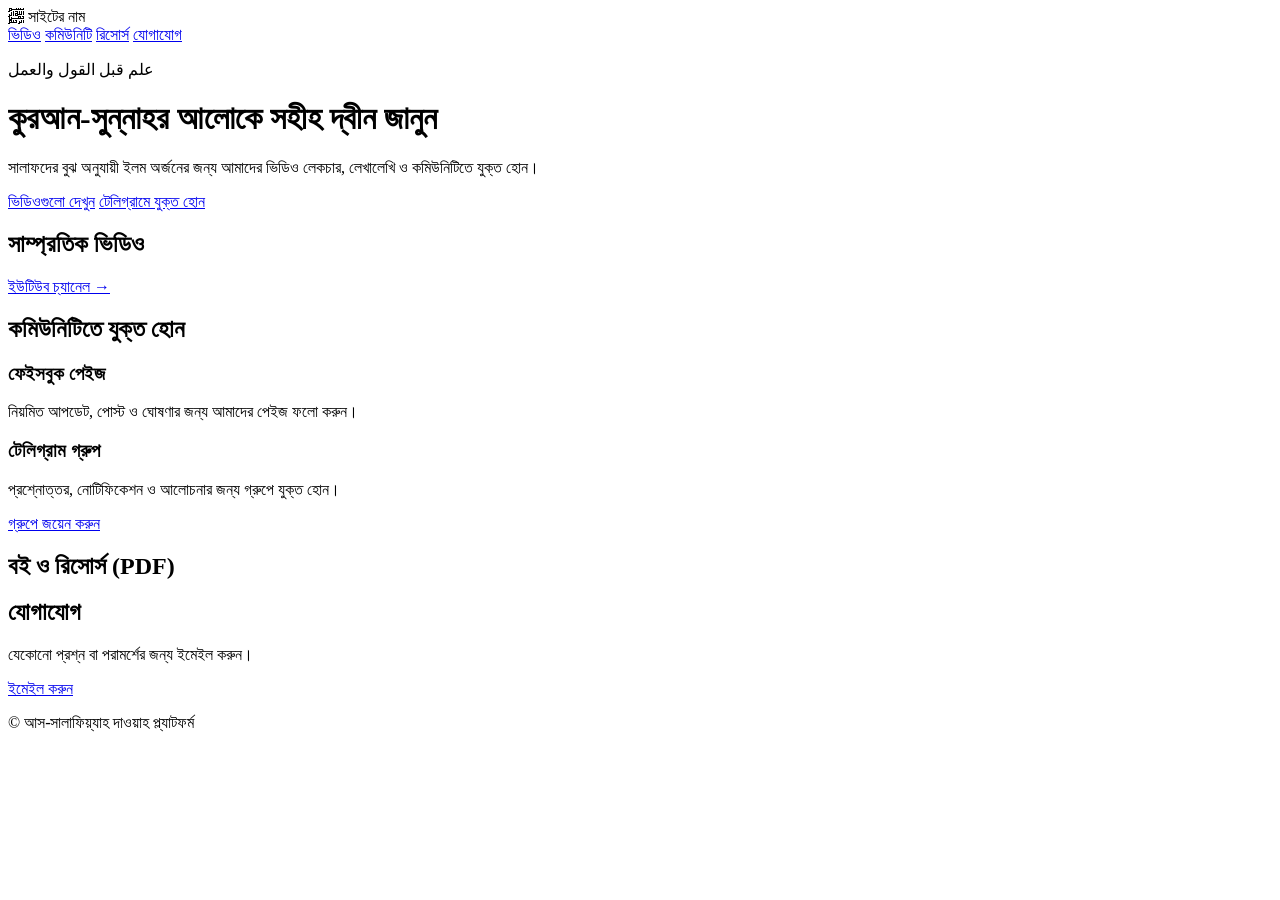
==== index.html @ 734a4b62 "Initial commit" ====
<!DOCTYPE html>
<html lang="bn">
<head>
<meta charset="UTF-8">
<meta name="viewport" content="width=device-width, initial-scale=1.0">
<title>আস-সালাফিয়্যাহ দাওয়াহ প্ল্যাটফর্ম</title>
<link rel="preconnect" href="https://fonts.googleapis.com">
<link href="https://fonts.googleapis.com/css2?family=Amiri:ital,wght@0,400;0,700;1,400&family=Noto+Sans+Bengali:wght@400;500;600;700&display=swap" rel="stylesheet">
<link rel="stylesheet" href="css/style.css">
</head>
<body>

  <header class="site-header">
    <div class="header-inner">
      <div class="brand">
        <span class="brand-mark" aria-hidden="true">﷽</span>
        <span class="brand-name" id="siteName">সাইটের নাম</span>
      </div>
      <nav class="main-nav">
        <a href="#videos">ভিডিও</a>
        <a href="#community">কমিউনিটি</a>
        <a href="#resources">রিসোর্স</a>
        <a href="#contact">যোগাযোগ</a>
      </nav>
    </div>

    <div class="hero">
      <div class="hero-pattern" aria-hidden="true"></div>
      <div class="hero-content">
        <p class="hero-kicker">علم قبل القول والعمل</p>
        <h1 id="heroTitle">কুরআন-সুন্নাহর আলোকে সহীহ দ্বীন জানুন</h1>
        <p class="hero-sub" id="heroSub">সালাফদের বুঝ অনুযায়ী ইলম অর্জনের জন্য আমাদের ভিডিও লেকচার, লেখালেখি ও কমিউনিটিতে যুক্ত হোন।</p>
        <div class="hero-actions">
          <a href="#videos" class="btn btn-primary">ভিডিওগুলো দেখুন</a>
          <a id="telegramHeroLink" href="#" target="_blank" rel="noopener" class="btn btn-outline">টেলিগ্রামে যুক্ত হোন</a>
        </div>
      </div>
    </div>
  </header>

  <main>

    <section id="videos" class="section">
      <div class="section-head">
        <h2>সাম্প্রতিক ভিডিও</h2>
        <a id="youtubeChannelLink" href="#" target="_blank" rel="noopener" class="section-link">ইউটিউব চ্যানেল →</a>
      </div>
      <div id="videoGrid" class="video-grid"></div>
    </section>

    <section id="community" class="section section-alt">
      <div class="section-head">
        <h2>কমিউনিটিতে যুক্ত হোন</h2>
      </div>
      <div class="community-grid">

        <div class="community-card">
          <h3>ফেইসবুক পেইজ</h3>
          <p>নিয়মিত আপডেট, পোস্ট ও ঘোষণার জন্য আমাদের পেইজ ফলো করুন।</p>
          <div id="fbPageContainer" class="fb-embed"></div>
        </div>

        <div class="community-card">
          <h3>টেলিগ্রাম গ্রুপ</h3>
          <p>প্রশ্নোত্তর, নোটিফিকেশন ও আলোচনার জন্য গ্রুপে যুক্ত হোন।</p>
          <a id="telegramLink" href="#" target="_blank" rel="noopener" class="btn btn-primary">গ্রুপে জয়েন করুন</a>
        </div>

      </div>
    </section>

    <section id="resources" class="section">
      <div class="section-head">
        <h2>বই ও রিসোর্স (PDF)</h2>
      </div>
      <ul id="pdfList" class="pdf-list"></ul>
    </section>

    <section id="contact" class="section section-alt contact-section">
      <h2>যোগাযোগ</h2>
      <p id="contactText">যেকোনো প্রশ্ন বা পরামর্শের জন্য ইমেইল করুন।</p>
      <a id="contactEmail" href="#" class="btn btn-outline">ইমেইল করুন</a>
    </section>

  </main>

  <footer class="site-footer">
    <p id="footerText">© আস-সালাফিয়্যাহ দাওয়াহ প্ল্যাটফর্ম</p>
  </footer>

  <script src="js/content.js"></script>
  <script src="js/main.js"></script>
</body>
</html>
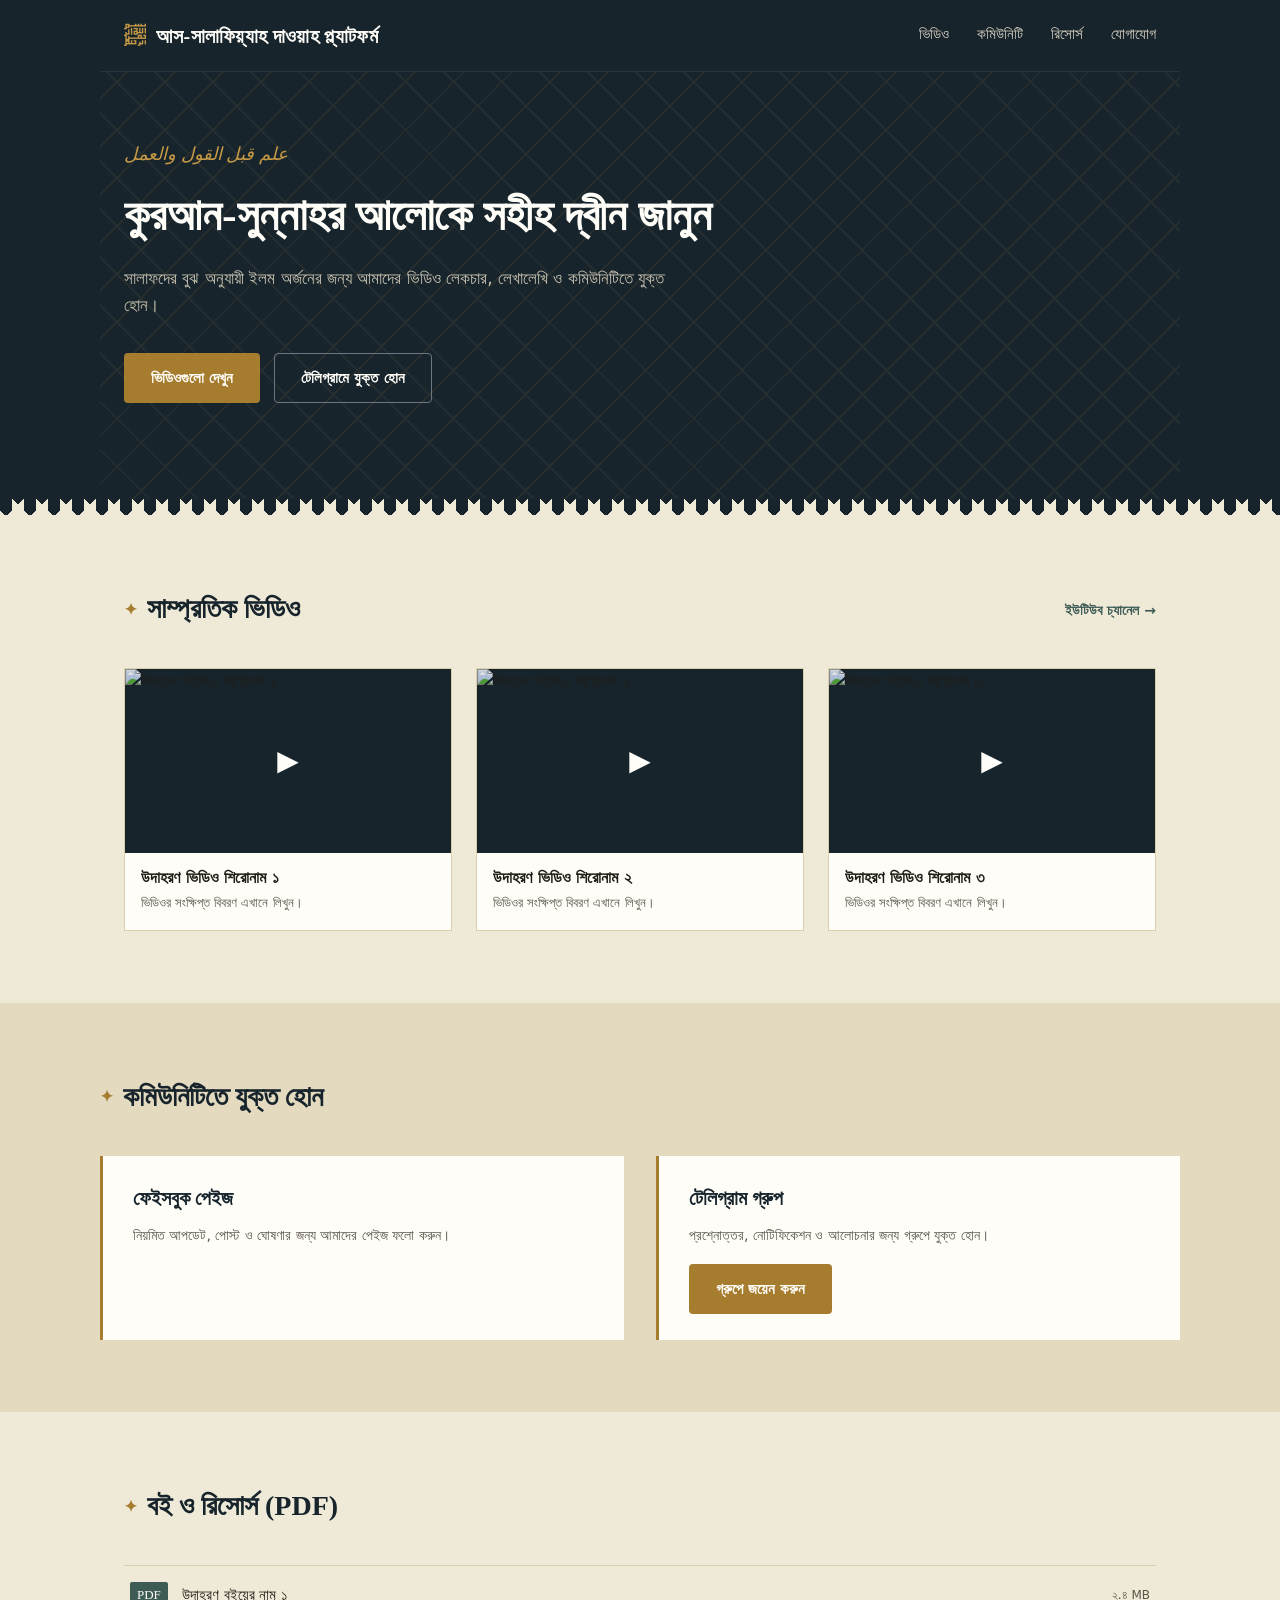
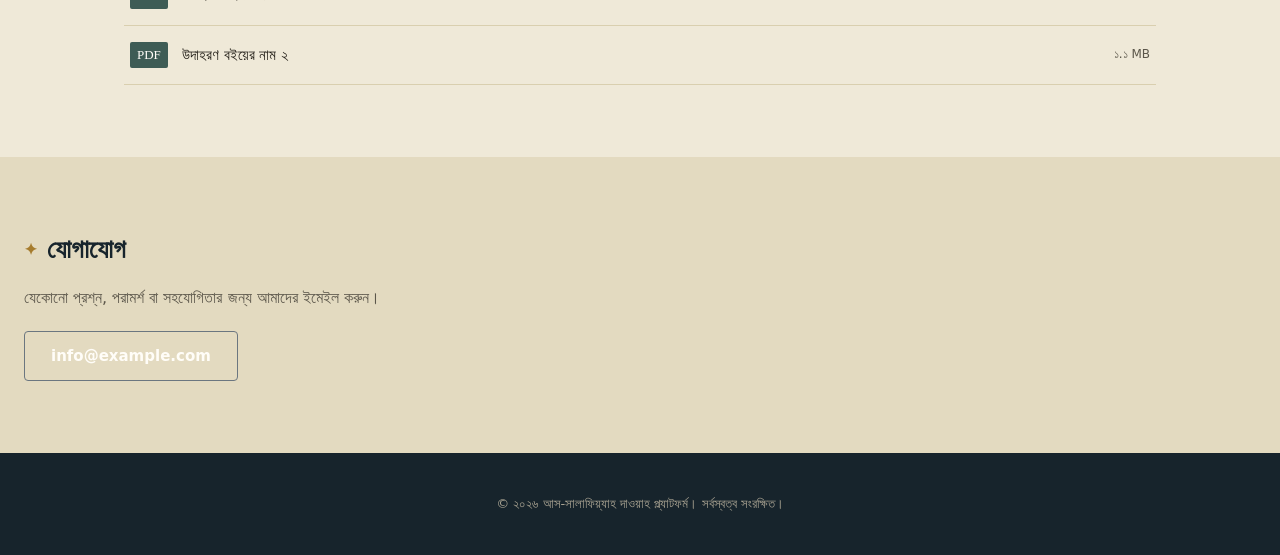
==== commit 3fc6337d: "Fix asset paths, improve UI" ====
--- a/index.html
+++ b/index.html
@@ -6,7 +6,7 @@
 <title>আস-সালাফিয়্যাহ দাওয়াহ প্ল্যাটফর্ম</title>
 <link rel="preconnect" href="https://fonts.googleapis.com">
 <link href="https://fonts.googleapis.com/css2?family=Amiri:ital,wght@0,400;0,700;1,400&family=Noto+Sans+Bengali:wght@400;500;600;700&display=swap" rel="stylesheet">
-<link rel="stylesheet" href="css/style.css">
+<link rel="stylesheet" href="style.css">
 </head>
 <body>
 
@@ -16,7 +16,10 @@
         <span class="brand-mark" aria-hidden="true">﷽</span>
         <span class="brand-name" id="siteName">সাইটের নাম</span>
       </div>
-      <nav class="main-nav">
+      <button class="nav-toggle" id="navToggle" aria-label="মেনু খুলুন" aria-expanded="false">
+        <span></span><span></span><span></span>
+      </button>
+      <nav class="main-nav" id="mainNav">
         <a href="#videos">ভিডিও</a>
         <a href="#community">কমিউনিটি</a>
         <a href="#resources">রিসোর্স</a>
@@ -36,6 +39,7 @@
         </div>
       </div>
     </div>
+    <div class="hero-divider" aria-hidden="true"></div>
   </header>
 
   <main>
@@ -88,7 +92,7 @@
     <p id="footerText">© আস-সালাফিয়্যাহ দাওয়াহ প্ল্যাটফর্ম</p>
   </footer>
 
-  <script src="js/content.js"></script>
-  <script src="js/main.js"></script>
+  <script src="content.js"></script>
+  <script src="main.js"></script>
 </body>
 </html>
--- a/style.css
+++ b/style.css
@@ -0,0 +1,460 @@
+:root {
+  --ink: #17242C;
+  --ink-soft: #2E3F49;
+  --sand: #EFE9D8;
+  --sand-deep: #E3DAC0;
+  --brass: #A67C2E;
+  --brass-soft: #C79A45;
+  --teal: #3E5C55;
+  --teal-soft: #4F7268;
+  --text: #221E17;
+  --text-muted: #5B564A;
+  --white: #FFFDF8;
+
+  --font-display: "Amiri", "Noto Sans Bengali", serif;
+  --font-body: "Noto Sans Bengali", system-ui, sans-serif;
+}
+
+* { box-sizing: border-box; }
+
+html { scroll-behavior: smooth; }
+
+body {
+  margin: 0;
+  background: var(--sand);
+  color: var(--text);
+  font-family: var(--font-body);
+  line-height: 1.6;
+}
+
+a { color: inherit; text-decoration: none; }
+
+/* ---------- Header / Hero ---------- */
+
+.site-header {
+  background: var(--ink);
+  color: var(--white);
+}
+
+.header-inner {
+  position: sticky;
+  top: 0;
+  z-index: 40;
+  background: var(--ink);
+  max-width: 1080px;
+  margin: 0 auto;
+  padding: 18px 24px;
+  display: flex;
+  align-items: center;
+  justify-content: space-between;
+  gap: 24px;
+  border-bottom: 1px solid rgba(255, 255, 255, 0.08);
+}
+
+.brand {
+  display: flex;
+  align-items: center;
+  gap: 10px;
+}
+
+.brand-mark {
+  font-family: var(--font-display);
+  font-size: 22px;
+  color: var(--brass-soft);
+}
+
+.brand-name {
+  font-family: var(--font-display);
+  font-size: 20px;
+  font-weight: 700;
+  letter-spacing: 0.3px;
+}
+
+.main-nav {
+  display: flex;
+  gap: 28px;
+  flex-wrap: wrap;
+}
+
+.main-nav a {
+  font-size: 15px;
+  color: #D8D2C2;
+  border-bottom: 1px solid transparent;
+  padding-bottom: 2px;
+  transition: border-color 0.2s ease, color 0.2s ease;
+}
+
+.main-nav a:hover {
+  color: var(--white);
+  border-color: var(--brass-soft);
+}
+
+.nav-toggle {
+  display: none;
+  flex-direction: column;
+  justify-content: center;
+  gap: 5px;
+  width: 34px;
+  height: 34px;
+  background: none;
+  border: none;
+  cursor: pointer;
+  padding: 0;
+}
+
+.nav-toggle span {
+  display: block;
+  height: 2px;
+  width: 100%;
+  background: var(--sand);
+  border-radius: 1px;
+  transition: transform 0.25s ease, opacity 0.2s ease;
+}
+
+.nav-toggle.is-open span:nth-child(1) { transform: translateY(7px) rotate(45deg); }
+.nav-toggle.is-open span:nth-child(2) { opacity: 0; }
+.nav-toggle.is-open span:nth-child(3) { transform: translateY(-7px) rotate(-45deg); }
+
+.hero {
+  position: relative;
+  max-width: 1080px;
+  margin: 0 auto;
+  padding: 68px 24px 96px;
+  overflow: hidden;
+}
+
+.hero-pattern {
+  position: absolute;
+  inset: 0;
+  right: -10%;
+  opacity: 0.08;
+  background-image:
+    repeating-linear-gradient(45deg, var(--brass-soft) 0 2px, transparent 2px 34px),
+    repeating-linear-gradient(-45deg, var(--brass-soft) 0 2px, transparent 2px 34px);
+  pointer-events: none;
+}
+
+.hero-content {
+  position: relative;
+  max-width: 620px;
+}
+
+.hero-kicker {
+  font-family: var(--font-display);
+  font-style: italic;
+  color: var(--brass-soft);
+  font-size: 18px;
+  margin: 0 0 18px;
+}
+
+.hero h1 {
+  font-family: var(--font-display);
+  font-size: clamp(30px, 4.2vw, 44px);
+  line-height: 1.32;
+  margin: 0 0 20px;
+  font-weight: 700;
+}
+
+.hero-sub {
+  color: #C9C3B2;
+  font-size: 17px;
+  max-width: 52ch;
+  margin: 0 0 34px;
+}
+
+.hero-actions {
+  display: flex;
+  gap: 14px;
+  flex-wrap: wrap;
+}
+
+/* Crenellated divider — echoes a mosque skyline silhouette between the
+   dark hero and the sand-colored page below. This is the one deliberate
+   ornamental flourish on the page; everything else stays quiet. */
+.hero-divider {
+  height: 16px;
+  background-image:
+    linear-gradient(135deg, transparent 50%, var(--sand) 50%),
+    linear-gradient(-135deg, transparent 50%, var(--sand) 50%);
+  background-size: 24px 24px, 24px 24px;
+  background-position: 0 0, 12px 0;
+  background-repeat: repeat-x;
+}
+
+.btn {
+  display: inline-block;
+  padding: 12px 26px;
+  border-radius: 4px;
+  font-size: 15px;
+  font-weight: 600;
+  border: 1px solid transparent;
+  transition: background-color 0.2s ease, border-color 0.2s ease, color 0.2s ease, transform 0.15s ease;
+}
+
+.btn-primary {
+  background: var(--brass);
+  color: var(--white);
+}
+
+.btn-primary:hover { background: var(--brass-soft); transform: translateY(-1px); }
+
+.btn-outline {
+  border-color: #6B7680;
+  color: var(--white);
+}
+
+.btn-outline:hover { border-color: var(--brass-soft); color: var(--brass-soft); }
+
+/* ---------- Sections ---------- */
+
+.section {
+  max-width: 1080px;
+  margin: 0 auto;
+  padding: 72px 24px;
+}
+
+.section-alt {
+  background: var(--sand-deep);
+  max-width: none;
+}
+
+.section-alt > * {
+  max-width: 1080px;
+  margin-left: auto;
+  margin-right: auto;
+}
+
+.section-head {
+  display: flex;
+  align-items: baseline;
+  justify-content: space-between;
+  gap: 16px;
+  margin-bottom: 36px;
+  flex-wrap: wrap;
+}
+
+.section-head h2, .contact-section h2 {
+  font-family: var(--font-display);
+  font-size: 28px;
+  margin: 0;
+  color: var(--ink);
+  display: flex;
+  align-items: center;
+  gap: 10px;
+}
+
+.section-head h2::before, .contact-section h2::before {
+  content: "✦";
+  color: var(--brass);
+  font-size: 16px;
+}
+
+.section-link {
+  font-size: 14px;
+  color: var(--teal);
+  font-weight: 600;
+  white-space: nowrap;
+  border-bottom: 1px solid transparent;
+  transition: color 0.2s ease, border-color 0.2s ease;
+}
+
+.section-link:hover { color: var(--brass); border-color: var(--brass); }
+
+/* ---------- Videos ---------- */
+
+.video-grid {
+  display: grid;
+  grid-template-columns: repeat(auto-fill, minmax(260px, 1fr));
+  gap: 24px;
+}
+
+.video-card {
+  border: 1px solid #D9CFAF;
+  background: var(--white);
+  transition: border-color 0.2s ease, box-shadow 0.2s ease, transform 0.2s ease;
+}
+
+.video-card:hover {
+  border-color: var(--brass-soft);
+  box-shadow: 0 10px 24px -14px rgba(23, 36, 44, 0.35);
+  transform: translateY(-2px);
+}
+
+.video-thumb {
+  position: relative;
+  display: block;
+  aspect-ratio: 16 / 9;
+  background: var(--ink);
+  overflow: hidden;
+}
+
+.video-thumb img {
+  width: 100%;
+  height: 100%;
+  object-fit: cover;
+  display: block;
+}
+
+.video-thumb::after {
+  content: "▶";
+  position: absolute;
+  inset: 0;
+  display: flex;
+  align-items: center;
+  justify-content: center;
+  color: var(--white);
+  font-size: 28px;
+  background: rgba(23, 36, 44, 0.15);
+  transition: background 0.2s ease;
+}
+
+.video-thumb:hover::after { background: rgba(23, 36, 44, 0.35); }
+
+.video-card h3 {
+  font-size: 16px;
+  margin: 14px 16px 4px;
+  line-height: 1.4;
+}
+
+.video-card p {
+  font-size: 13px;
+  color: var(--text-muted);
+  margin: 0 16px 16px;
+}
+
+/* ---------- Community ---------- */
+
+.community-grid {
+  display: grid;
+  grid-template-columns: repeat(auto-fit, minmax(280px, 1fr));
+  gap: 32px;
+}
+
+.community-card {
+  background: var(--white);
+  border-left: 3px solid var(--brass);
+  padding: 26px 30px;
+  transition: box-shadow 0.2s ease;
+}
+
+.community-card:hover {
+  box-shadow: 0 10px 24px -16px rgba(23, 36, 44, 0.3);
+}
+
+.community-card h3 {
+  font-family: var(--font-display);
+  font-size: 20px;
+  margin: 0 0 10px;
+  color: var(--ink);
+}
+
+.community-card p {
+  color: var(--text-muted);
+  font-size: 14px;
+  margin: 0 0 18px;
+}
+
+.fb-embed { min-height: 40px; }
+
+/* ---------- PDF list ---------- */
+
+.pdf-list {
+  list-style: none;
+  margin: 0;
+  padding: 0;
+  border-top: 1px solid #D9CFAF;
+}
+
+.pdf-list li {
+  border-bottom: 1px solid #D9CFAF;
+}
+
+.pdf-list a {
+  display: flex;
+  align-items: center;
+  gap: 14px;
+  padding: 16px 6px;
+  font-size: 15px;
+  transition: color 0.2s ease, padding-right 0.2s ease;
+}
+
+.pdf-list a:hover { color: var(--brass); }
+
+.pdf-icon {
+  font-family: var(--font-display);
+  font-size: 13px;
+  color: var(--white);
+  background: var(--teal);
+  padding: 3px 7px;
+  border-radius: 2px;
+  flex-shrink: 0;
+}
+
+.pdf-size {
+  margin-left: auto;
+  font-size: 12px;
+  color: var(--text-muted);
+}
+
+/* ---------- Contact / Footer ---------- */
+
+.contact-section {
+  text-align: left;
+}
+
+.contact-section h2 { font-size: 26px; margin: 0 0 14px; }
+
+.contact-section p {
+  color: var(--text-muted);
+  margin: 0 0 20px;
+}
+
+.site-footer {
+  background: var(--ink);
+  color: #A9A392;
+  text-align: center;
+  padding: 28px 24px;
+  font-size: 13px;
+}
+
+/* ---------- Responsive ---------- */
+
+@media (max-width: 720px) {
+  .nav-toggle { display: flex; }
+
+  .main-nav {
+    position: absolute;
+    top: 100%;
+    left: 0;
+    right: 0;
+    flex-direction: column;
+    gap: 0;
+    background: var(--ink);
+    max-height: 0;
+    overflow: hidden;
+    transition: max-height 0.25s ease;
+    border-bottom: 1px solid rgba(255, 255, 255, 0.08);
+  }
+
+  .main-nav.is-open { max-height: 260px; }
+
+  .main-nav a {
+    padding: 14px 24px;
+    border-bottom: 1px solid rgba(255, 255, 255, 0.06);
+  }
+
+  .header-inner { position: relative; }
+  .hero { padding: 48px 20px 64px; }
+  .section { padding: 48px 20px; }
+}
+
+/* Accessibility: visible focus */
+a:focus-visible, button:focus-visible {
+  outline: 2px solid var(--brass);
+  outline-offset: 2px;
+}
+
+@media (prefers-reduced-motion: reduce) {
+  html { scroll-behavior: auto; }
+  * { transition: none !important; }
+}
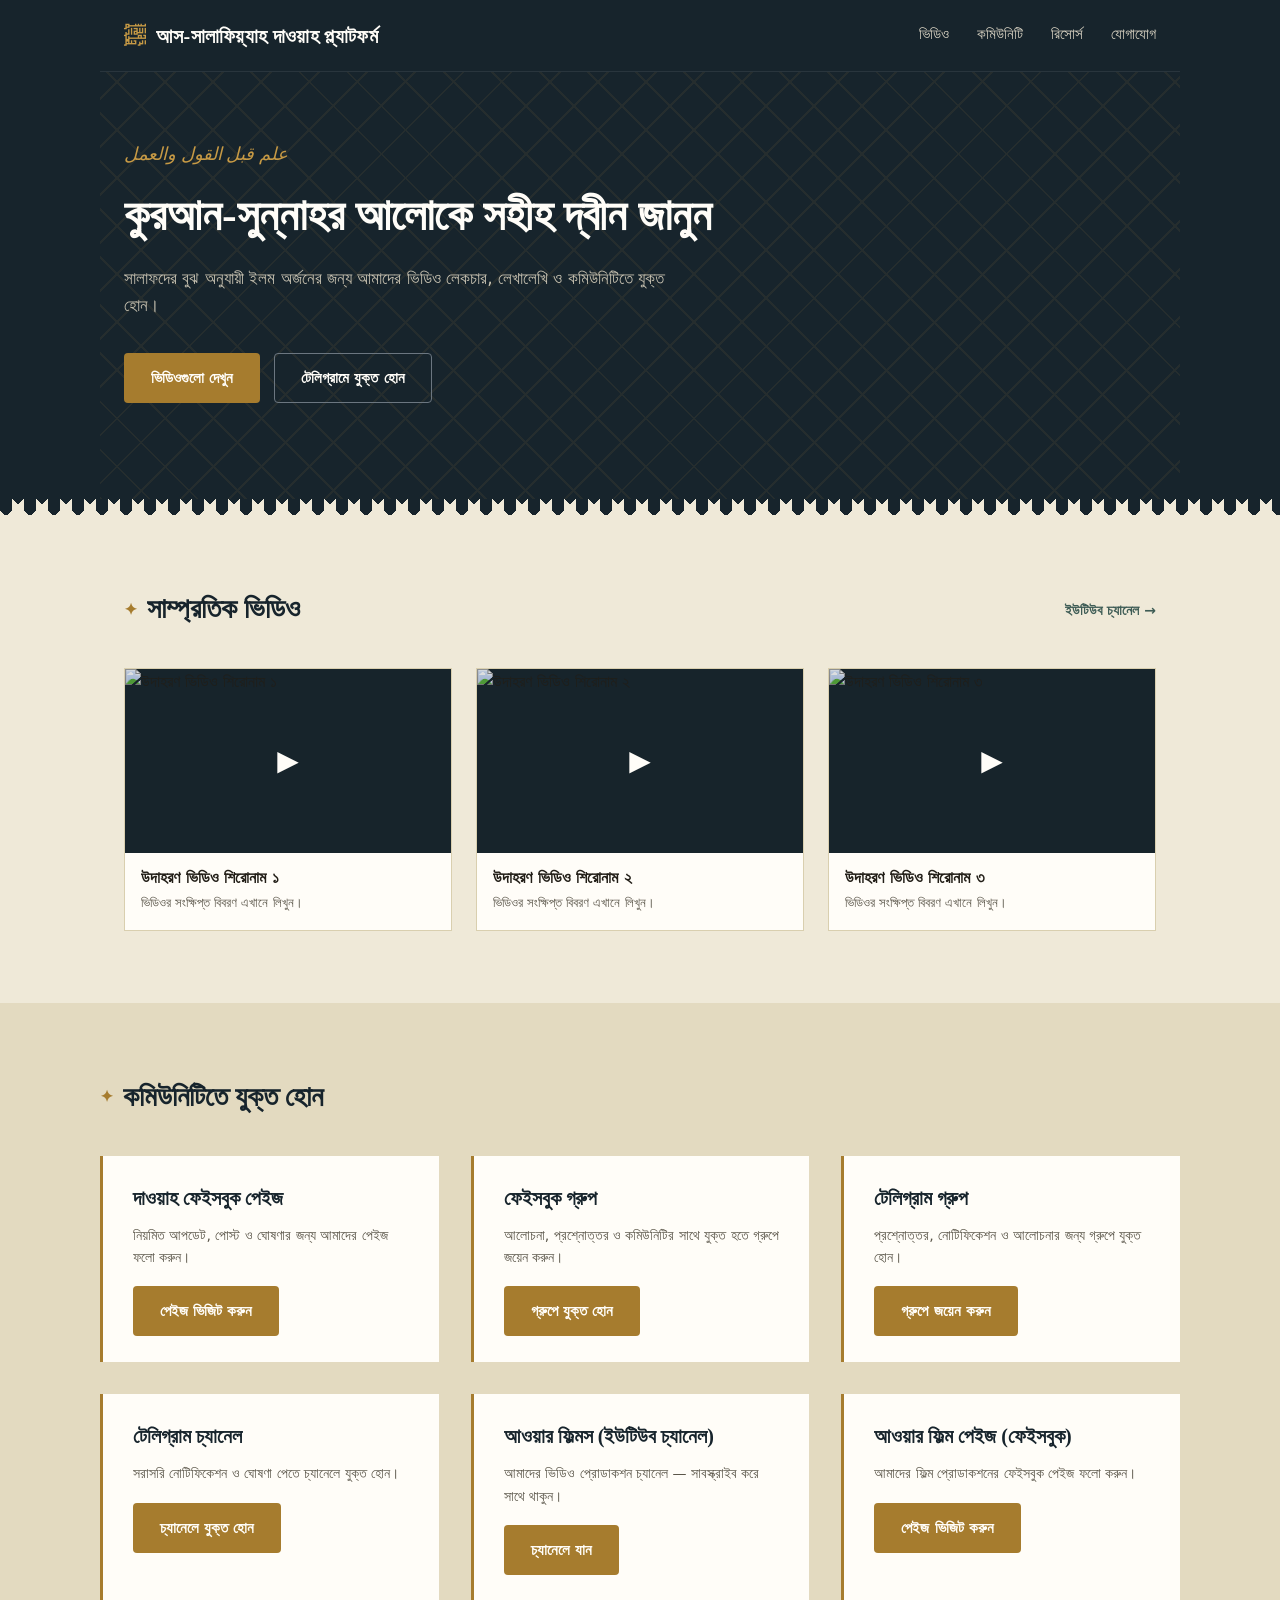
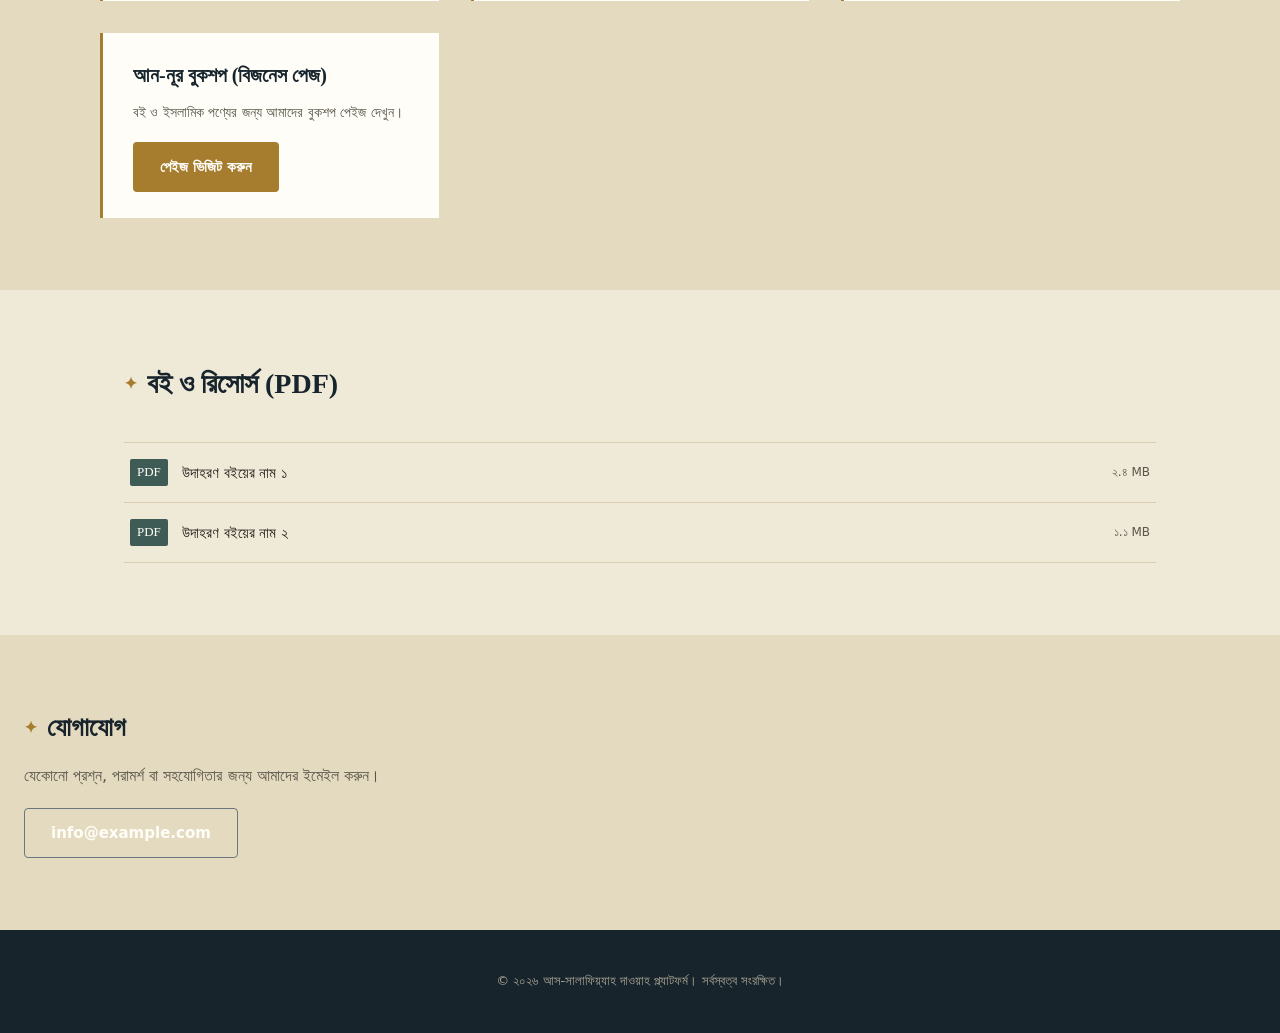
==== commit 74e0b235: "Add community links (FB group, Telegram channel, film pages, bookshop)" ====
--- a/index.html
+++ b/index.html
@@ -56,21 +56,7 @@
       <div class="section-head">
         <h2>কমিউনিটিতে যুক্ত হোন</h2>
       </div>
-      <div class="community-grid">
-
-        <div class="community-card">
-          <h3>ফেইসবুক পেইজ</h3>
-          <p>নিয়মিত আপডেট, পোস্ট ও ঘোষণার জন্য আমাদের পেইজ ফলো করুন।</p>
-          <div id="fbPageContainer" class="fb-embed"></div>
-        </div>
-
-        <div class="community-card">
-          <h3>টেলিগ্রাম গ্রুপ</h3>
-          <p>প্রশ্নোত্তর, নোটিফিকেশন ও আলোচনার জন্য গ্রুপে যুক্ত হোন।</p>
-          <a id="telegramLink" href="#" target="_blank" rel="noopener" class="btn btn-primary">গ্রুপে জয়েন করুন</a>
-        </div>
-
-      </div>
+      <div id="communityGrid" class="community-grid"></div>
     </section>
 
     <section id="resources" class="section">
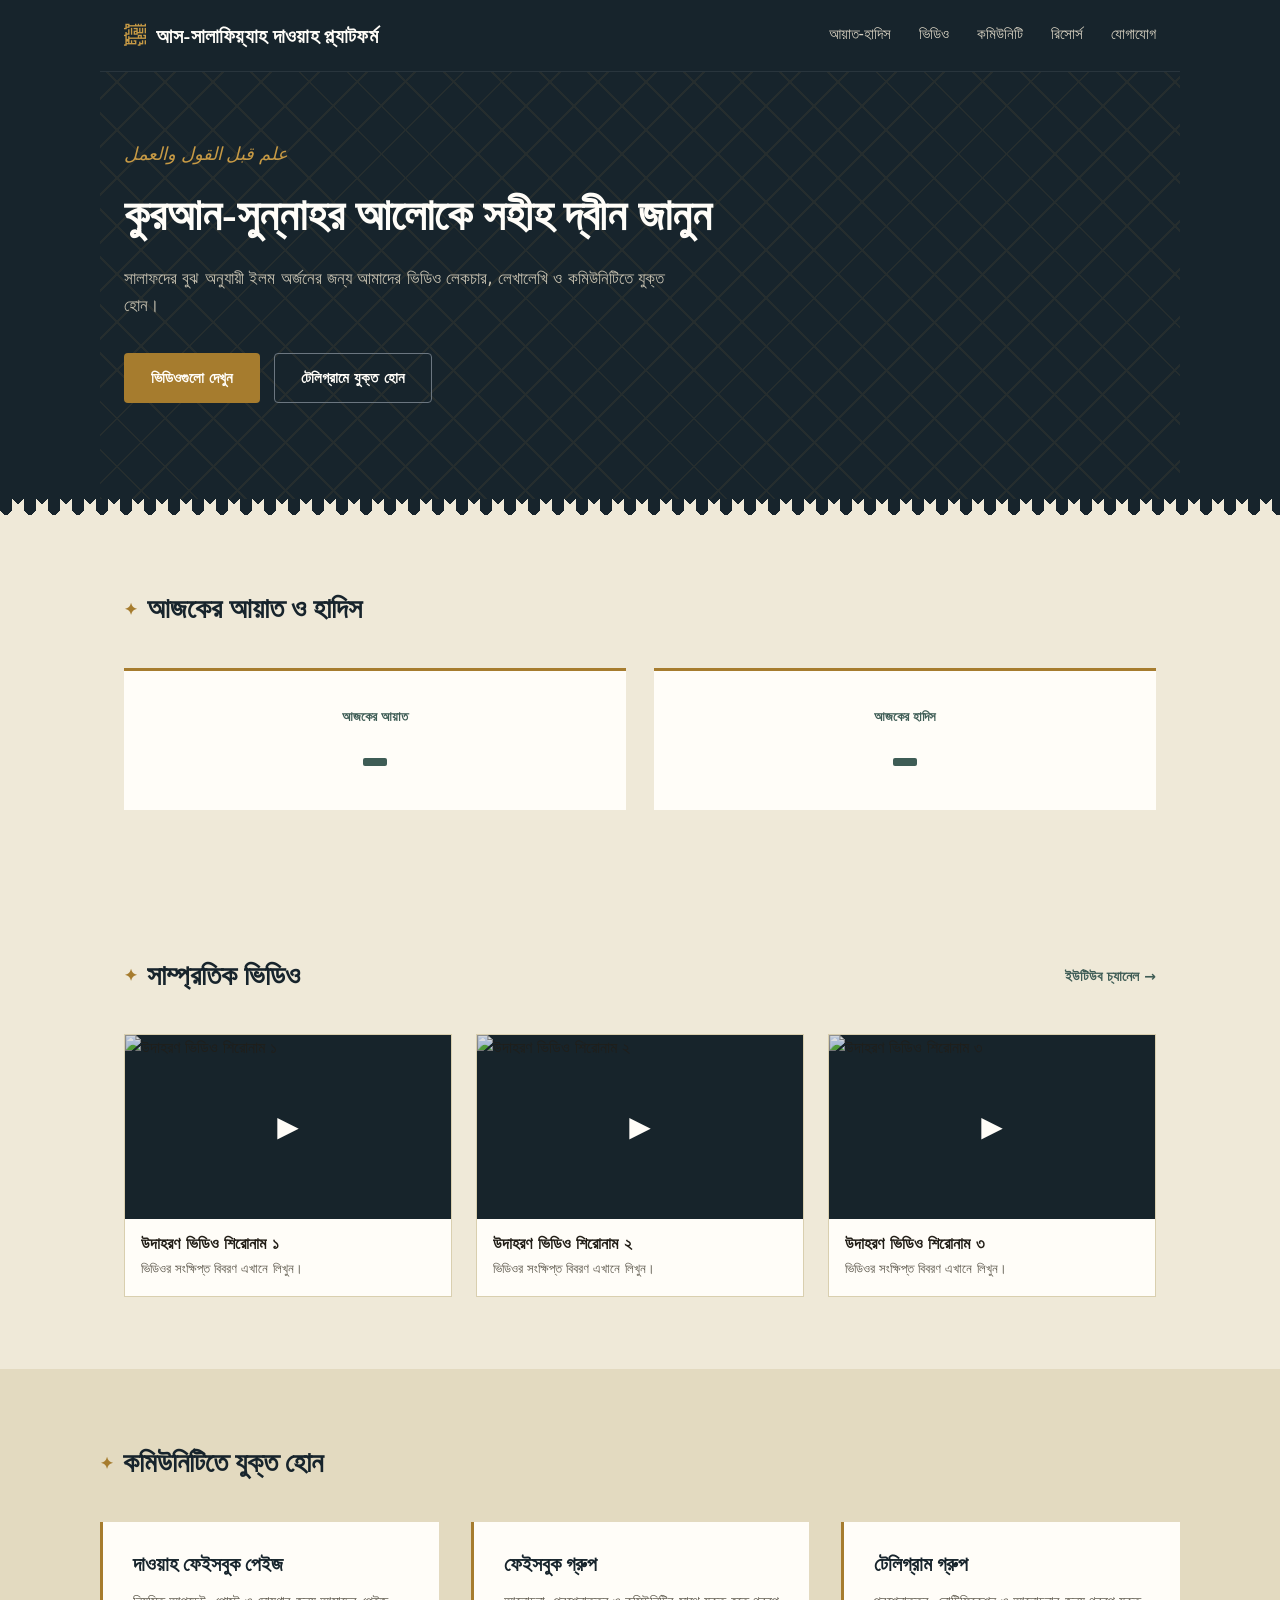
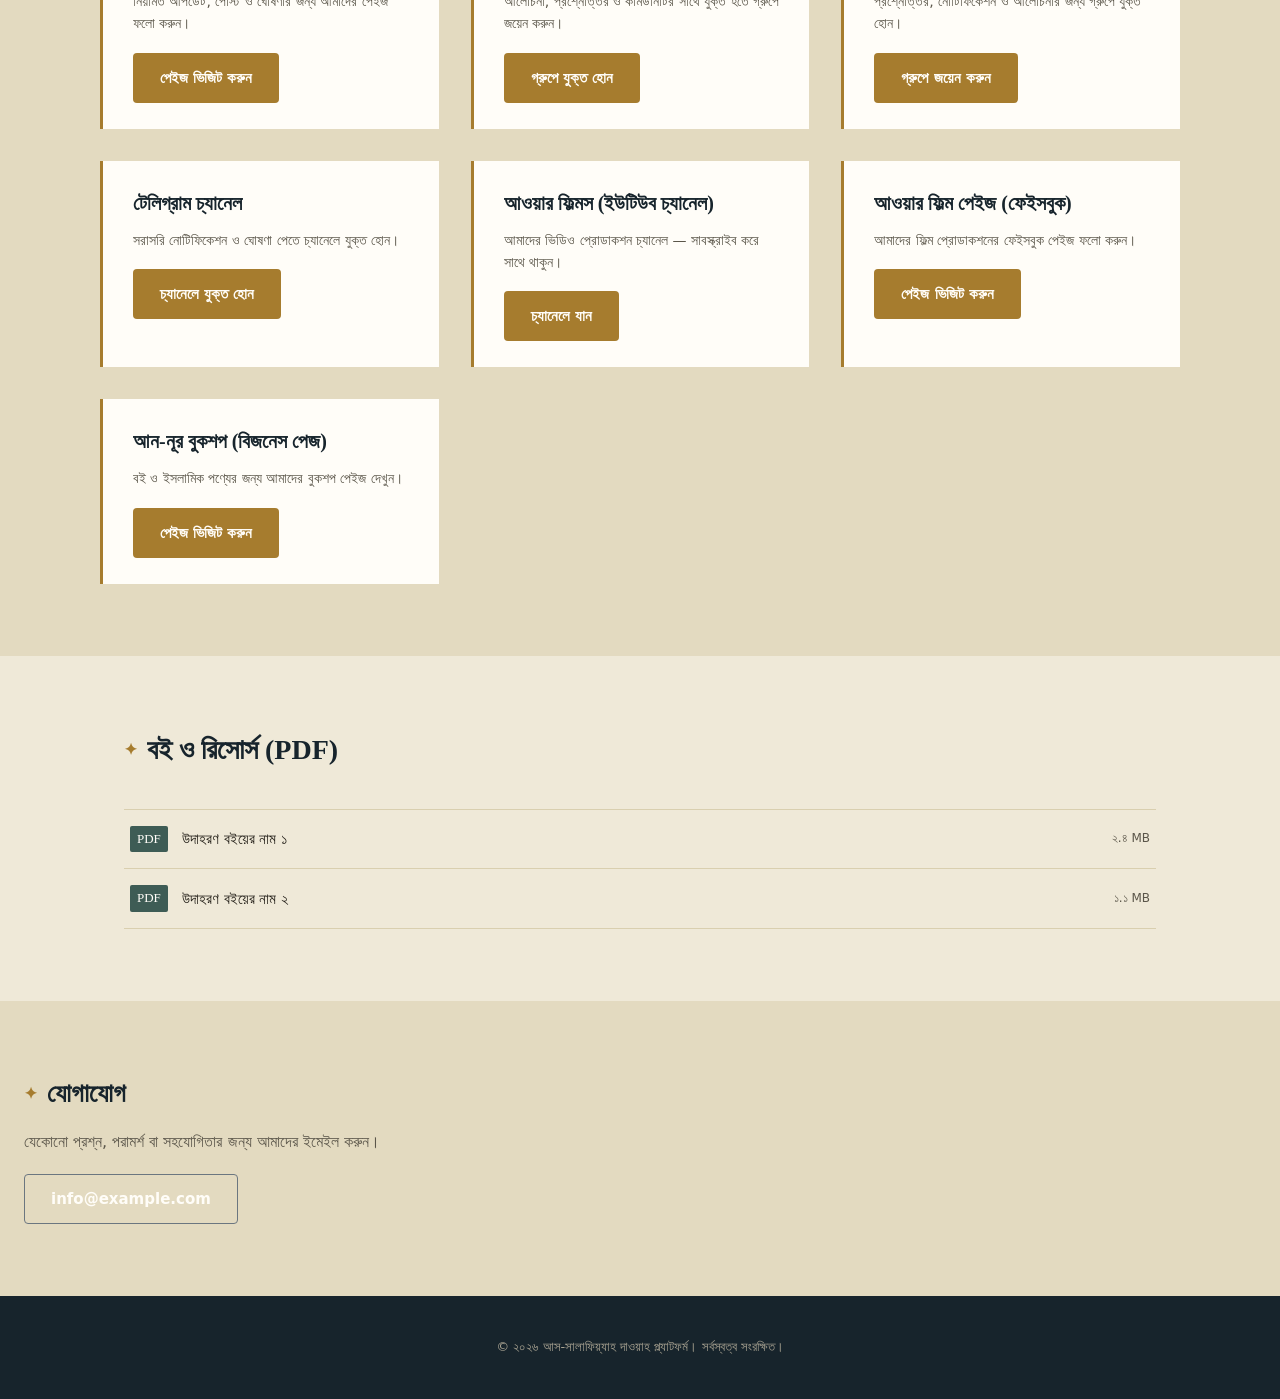
==== commit 9ae65a5b: "Add daily Ayat & Hadith rotation feature - content.js: dailyAyat o dailyHadith arrays add korlam - i" ====
--- a/index.html
+++ b/index.html
@@ -20,6 +20,7 @@
         <span></span><span></span><span></span>
       </button>
       <nav class="main-nav" id="mainNav">
+        <a href="#daily">আয়াত-হাদিস</a>
         <a href="#videos">ভিডিও</a>
         <a href="#community">কমিউনিটি</a>
         <a href="#resources">রিসোর্স</a>
@@ -43,6 +44,26 @@
   </header>
 
   <main>
+
+    <section id="daily" class="section daily-section">
+      <div class="section-head">
+        <h2>আজকের আয়াত ও হাদিস</h2>
+      </div>
+      <div class="daily-grid">
+        <div class="daily-card">
+          <p class="daily-label">আজকের আয়াত</p>
+          <p class="daily-arabic" id="dailyAyahArabic" dir="rtl" lang="ar"></p>
+          <p class="daily-translation" id="dailyAyahTranslation"></p>
+          <span class="daily-ref" id="dailyAyahRef"></span>
+        </div>
+        <div class="daily-card">
+          <p class="daily-label">আজকের হাদিস</p>
+          <p class="daily-arabic" id="dailyHadithArabic" dir="rtl" lang="ar"></p>
+          <p class="daily-translation" id="dailyHadithTranslation"></p>
+          <span class="daily-ref" id="dailyHadithRef"></span>
+        </div>
+      </div>
+    </section>
 
     <section id="videos" class="section">
       <div class="section-head">
--- a/style.css
+++ b/style.css
@@ -259,6 +259,52 @@
 }
 
 .section-link:hover { color: var(--brass); border-color: var(--brass); }
+
+/* ---------- Daily Ayat & Hadith ---------- */
+
+.daily-grid {
+  display: grid;
+  grid-template-columns: repeat(auto-fit, minmax(280px, 1fr));
+  gap: 28px;
+}
+
+.daily-card {
+  background: var(--white);
+  border-top: 3px solid var(--brass);
+  padding: 36px 30px;
+  text-align: center;
+}
+
+.daily-label {
+  font-size: 13px;
+  color: var(--teal);
+  font-weight: 600;
+  margin: 0 0 18px;
+}
+
+.daily-arabic {
+  font-family: var(--font-display);
+  font-size: clamp(20px, 3vw, 27px);
+  line-height: 2.1;
+  margin: 0 0 20px;
+  color: var(--ink);
+}
+
+.daily-translation {
+  font-size: 15px;
+  color: var(--text-muted);
+  max-width: 46ch;
+  margin: 0 auto 18px;
+}
+
+.daily-ref {
+  display: inline-block;
+  font-size: 12px;
+  color: var(--white);
+  background: var(--teal);
+  padding: 4px 12px;
+  border-radius: 2px;
+}
 
 /* ---------- Videos ---------- */
 
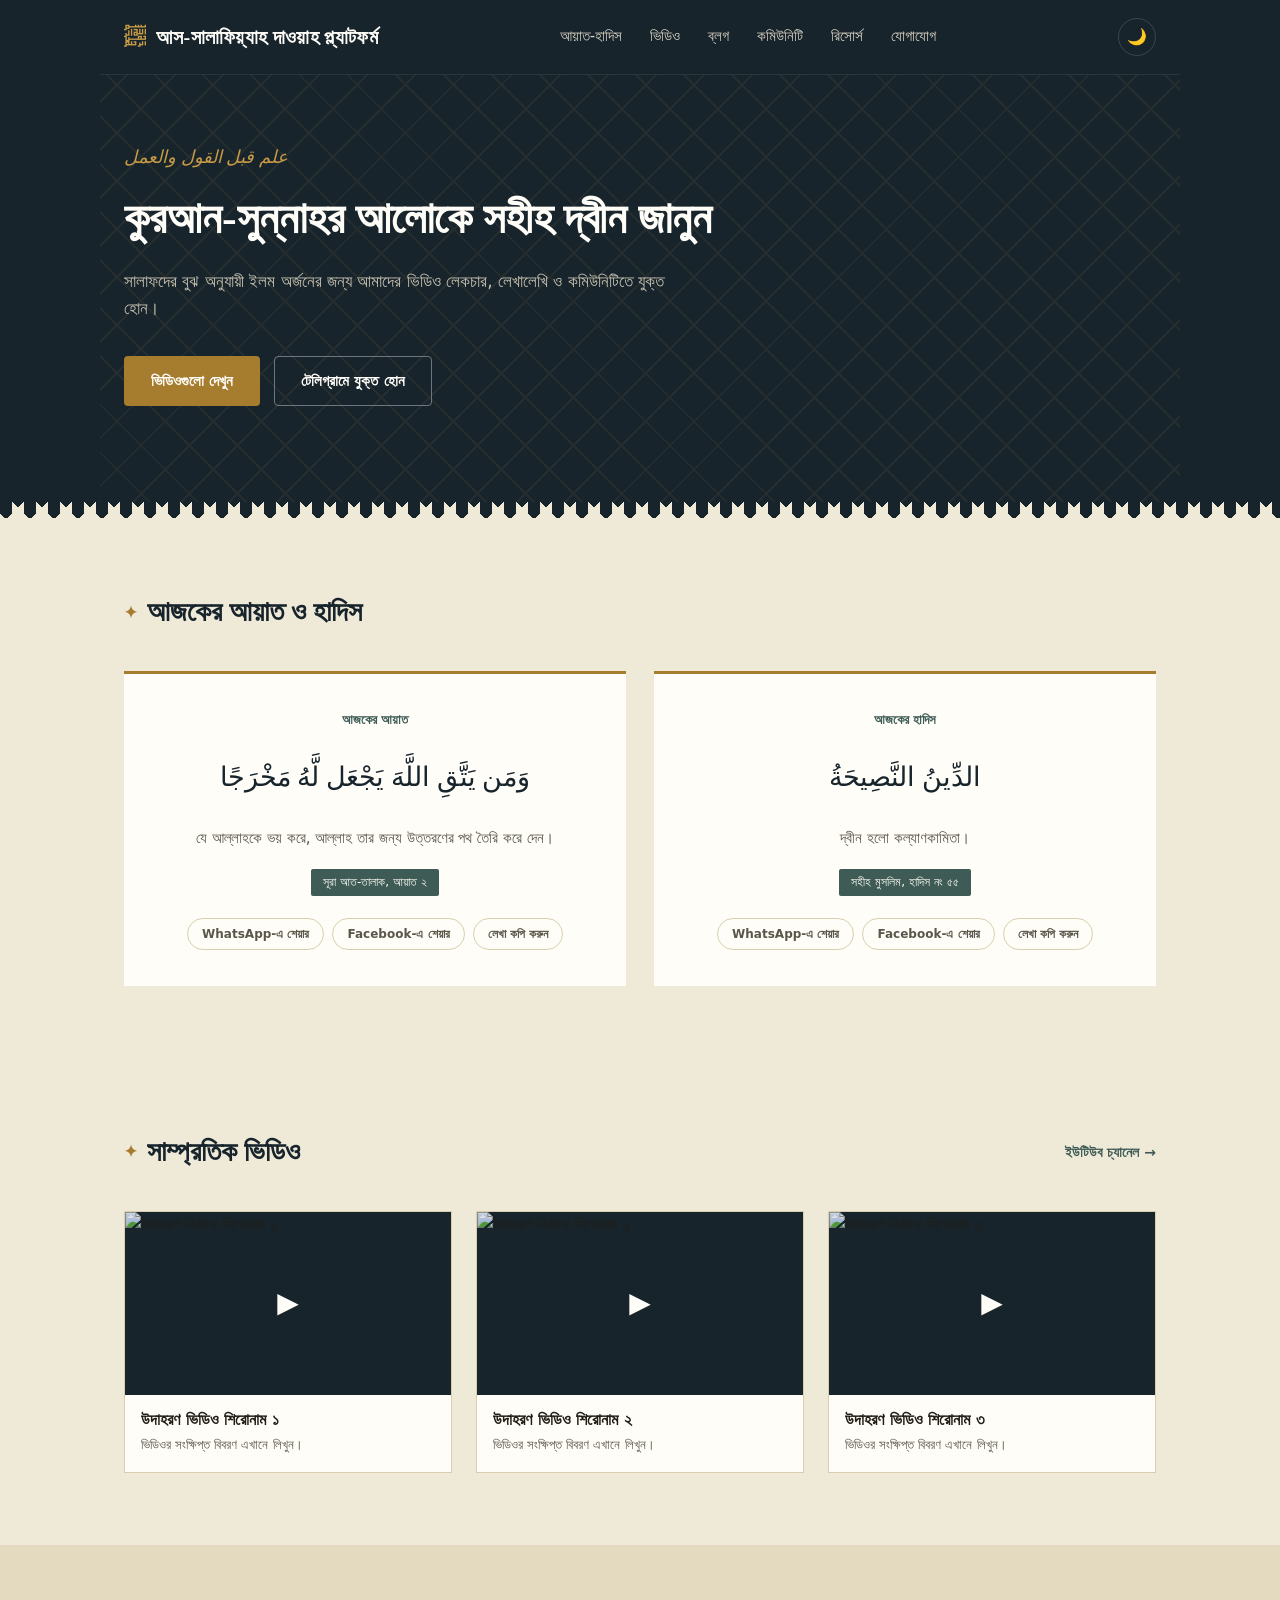
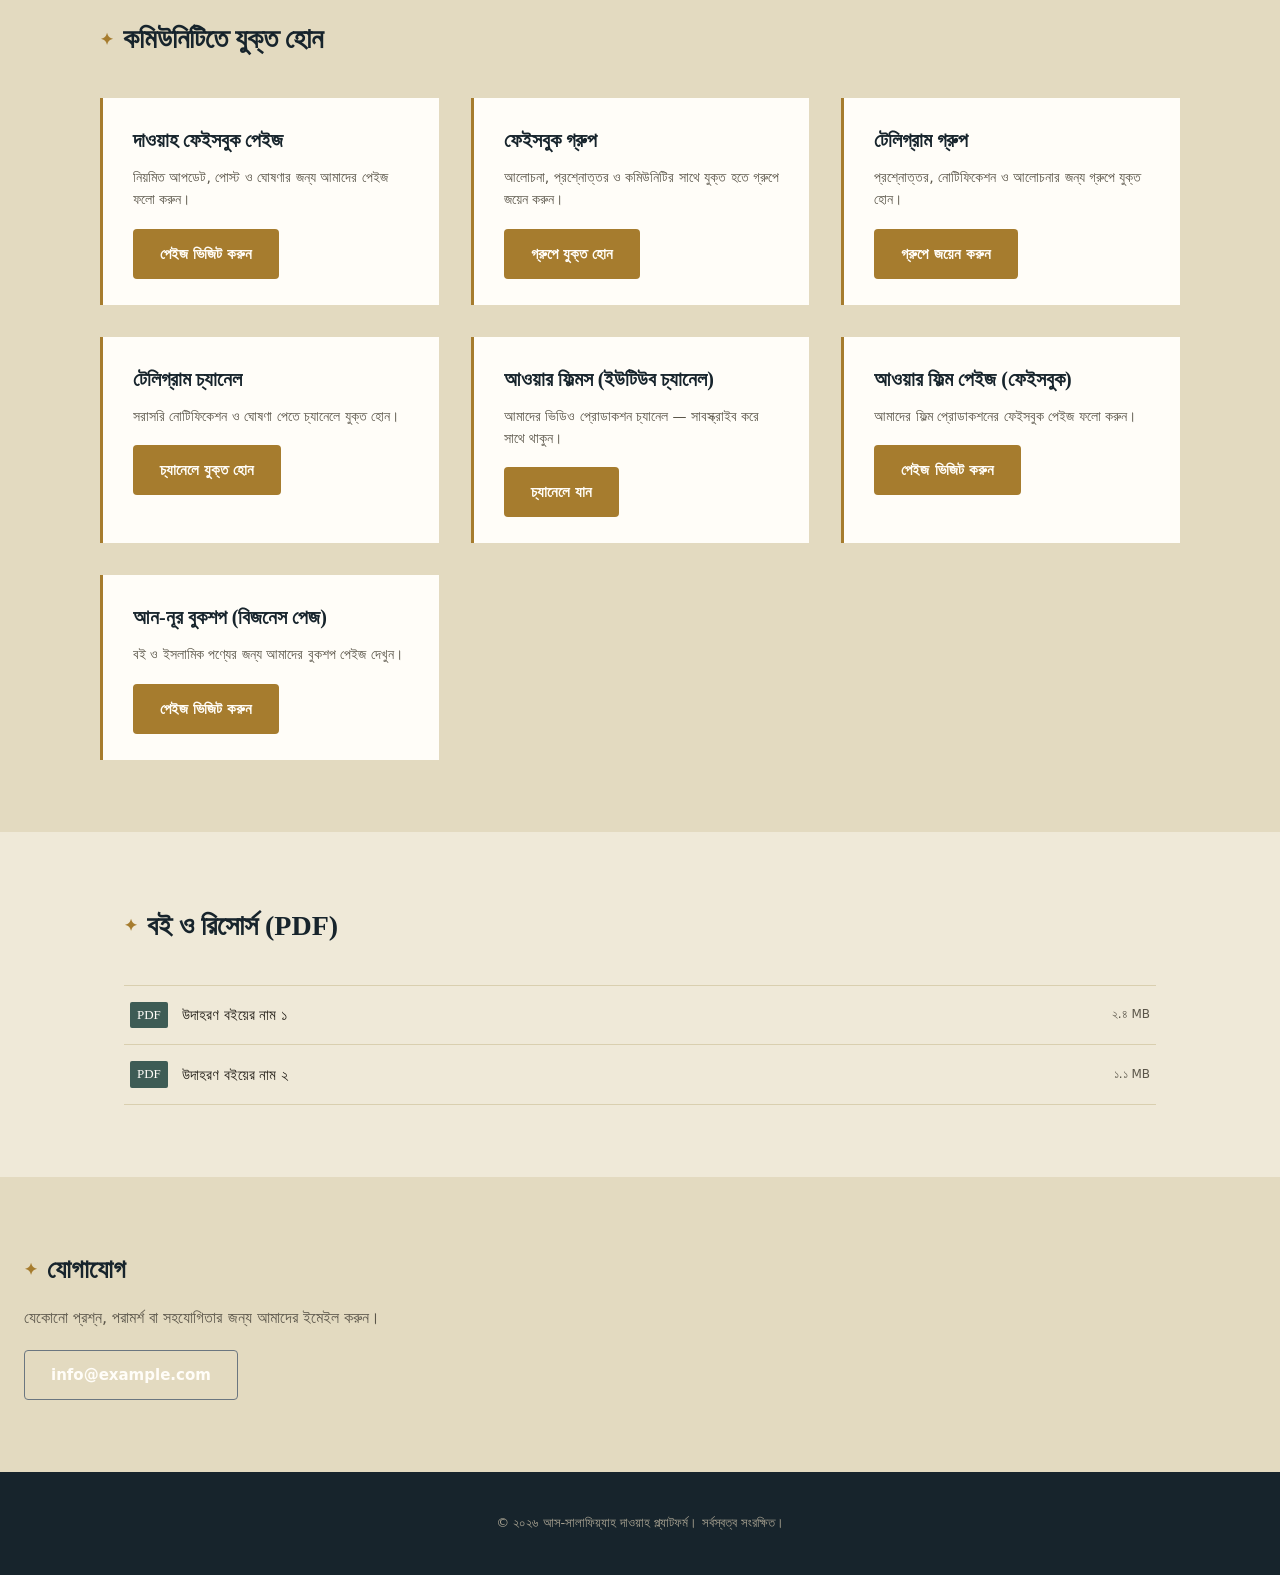
==== commit 443cd9ab: "Add blog section, dark/light mode toggle, and share/copy buttons - content.js: articles array add ko" ====
--- a/index.html
+++ b/index.html
@@ -4,6 +4,19 @@
 <meta charset="UTF-8">
 <meta name="viewport" content="width=device-width, initial-scale=1.0">
 <title>আস-সালাফিয়্যাহ দাওয়াহ প্ল্যাটফর্ম</title>
+<script>
+  // থিম ফ্ল্যাশ এড়াতে CSS লোড হওয়ার আগেই সঠিক থিম বসিয়ে দেয়।
+  // পূর্ণ টগল লজিক common.js এ।
+  (function () {
+    try {
+      var t = localStorage.getItem("site_theme_v1");
+      if (!t) {
+        t = window.matchMedia && window.matchMedia("(prefers-color-scheme: dark)").matches ? "dark" : "light";
+      }
+      document.documentElement.setAttribute("data-theme", t);
+    } catch (e) { /* ignore */ }
+  })();
+</script>
 <link rel="preconnect" href="https://fonts.googleapis.com">
 <link href="https://fonts.googleapis.com/css2?family=Amiri:ital,wght@0,400;0,700;1,400&family=Noto+Sans+Bengali:wght@400;500;600;700&display=swap" rel="stylesheet">
 <link rel="stylesheet" href="style.css">
@@ -16,16 +29,20 @@
         <span class="brand-mark" aria-hidden="true">﷽</span>
         <span class="brand-name" id="siteName">সাইটের নাম</span>
       </div>
-      <button class="nav-toggle" id="navToggle" aria-label="মেনু খুলুন" aria-expanded="false">
-        <span></span><span></span><span></span>
-      </button>
       <nav class="main-nav" id="mainNav">
         <a href="#daily">আয়াত-হাদিস</a>
         <a href="#videos">ভিডিও</a>
+        <a href="blog.html">ব্লগ</a>
         <a href="#community">কমিউনিটি</a>
         <a href="#resources">রিসোর্স</a>
         <a href="#contact">যোগাযোগ</a>
       </nav>
+      <div class="header-actions">
+        <button class="theme-toggle" id="themeToggle" type="button" aria-label="থিম পরিবর্তন করুন">🌙</button>
+        <button class="nav-toggle" id="navToggle" aria-label="মেনু খুলুন" aria-expanded="false">
+          <span></span><span></span><span></span>
+        </button>
+      </div>
     </div>
 
     <div class="hero">
@@ -55,12 +72,22 @@
           <p class="daily-arabic" id="dailyAyahArabic" dir="rtl" lang="ar"></p>
           <p class="daily-translation" id="dailyAyahTranslation"></p>
           <span class="daily-ref" id="dailyAyahRef"></span>
+          <div class="daily-actions">
+            <button type="button" class="daily-action-btn" data-target="ayah" data-action="whatsapp">WhatsApp-এ শেয়ার</button>
+            <button type="button" class="daily-action-btn" data-target="ayah" data-action="facebook">Facebook-এ শেয়ার</button>
+            <button type="button" class="daily-action-btn" data-target="ayah" data-action="copy">লেখা কপি করুন</button>
+          </div>
         </div>
         <div class="daily-card">
           <p class="daily-label">আজকের হাদিস</p>
           <p class="daily-arabic" id="dailyHadithArabic" dir="rtl" lang="ar"></p>
           <p class="daily-translation" id="dailyHadithTranslation"></p>
           <span class="daily-ref" id="dailyHadithRef"></span>
+          <div class="daily-actions">
+            <button type="button" class="daily-action-btn" data-target="hadith" data-action="whatsapp">WhatsApp-এ শেয়ার</button>
+            <button type="button" class="daily-action-btn" data-target="hadith" data-action="facebook">Facebook-এ শেয়ার</button>
+            <button type="button" class="daily-action-btn" data-target="hadith" data-action="copy">লেখা কপি করুন</button>
+          </div>
         </div>
       </div>
     </section>
@@ -100,6 +127,7 @@
   </footer>
 
   <script src="content.js"></script>
+  <script src="common.js"></script>
   <script src="main.js"></script>
 </body>
 </html>
--- a/style.css
+++ b/style.css
@@ -10,9 +10,24 @@
   --text: #221E17;
   --text-muted: #5B564A;
   --white: #FFFDF8;
+  --border: #D9CFAF;
 
   --font-display: "Amiri", "Noto Sans Bengali", serif;
   --font-body: "Noto Sans Bengali", system-ui, sans-serif;
+}
+
+/* ---------- Dark theme ----------
+   Toggled by common.js setting data-theme="dark" on <html>.
+   Only the "page" colors change — the header/hero always
+   stays on the dark --ink palette by design, so it looks the
+   same in both modes; --brass/--teal accents stay untouched. */
+:root[data-theme="dark"] {
+  --sand: #171D20;
+  --sand-deep: #101517;
+  --text: #EDE9DD;
+  --text-muted: #A9A392;
+  --white: #1E262A;
+  --border: #32403A;
 }
 
 * { box-sizing: border-box; }
@@ -25,6 +40,7 @@
   color: var(--text);
   font-family: var(--font-body);
   line-height: 1.6;
+  transition: background-color 0.25s ease, color 0.25s ease;
 }
 
 a { color: inherit; text-decoration: none; }
@@ -87,6 +103,33 @@
 .main-nav a:hover {
   color: var(--white);
   border-color: var(--brass-soft);
+}
+
+.header-actions {
+  display: flex;
+  align-items: center;
+  gap: 10px;
+}
+
+.theme-toggle {
+  display: flex;
+  align-items: center;
+  justify-content: center;
+  width: 38px;
+  height: 38px;
+  border-radius: 999px;
+  border: 1px solid rgba(255, 255, 255, 0.15);
+  background: none;
+  color: var(--sand);
+  font-size: 16px;
+  line-height: 1;
+  cursor: pointer;
+  transition: border-color 0.2s ease, transform 0.15s ease;
+}
+
+.theme-toggle:hover {
+  border-color: var(--brass-soft);
+  transform: translateY(-1px);
 }
 
 .nav-toggle {
@@ -179,6 +222,7 @@
   background-size: 24px 24px, 24px 24px;
   background-position: 0 0, 12px 0;
   background-repeat: repeat-x;
+  transition: background-image 0.25s ease;
 }
 
 .btn {
@@ -216,6 +260,7 @@
 .section-alt {
   background: var(--sand-deep);
   max-width: none;
+  transition: background-color 0.25s ease;
 }
 
 .section-alt > * {
@@ -273,6 +318,7 @@
   border-top: 3px solid var(--brass);
   padding: 36px 30px;
   text-align: center;
+  transition: background-color 0.25s ease;
 }
 
 .daily-label {
@@ -306,6 +352,41 @@
   border-radius: 2px;
 }
 
+.daily-actions {
+  display: flex;
+  flex-wrap: wrap;
+  justify-content: center;
+  gap: 8px;
+  margin-top: 22px;
+}
+
+.daily-action-btn {
+  display: inline-flex;
+  align-items: center;
+  gap: 6px;
+  font-family: inherit;
+  font-size: 12px;
+  font-weight: 600;
+  padding: 8px 14px;
+  border-radius: 999px;
+  border: 1px solid var(--border);
+  background: transparent;
+  color: var(--text-muted);
+  cursor: pointer;
+  transition: border-color 0.2s ease, color 0.2s ease, background-color 0.2s ease;
+}
+
+.daily-action-btn:hover {
+  border-color: var(--brass-soft);
+  color: var(--brass);
+}
+
+.daily-action-btn.copied {
+  border-color: var(--teal);
+  color: var(--teal);
+  background: rgba(62, 92, 85, 0.08);
+}
+
 /* ---------- Videos ---------- */
 
 .video-grid {
@@ -315,9 +396,9 @@
 }
 
 .video-card {
-  border: 1px solid #D9CFAF;
+  border: 1px solid var(--border);
   background: var(--white);
-  transition: border-color 0.2s ease, box-shadow 0.2s ease, transform 0.2s ease;
+  transition: border-color 0.2s ease, box-shadow 0.2s ease, transform 0.2s ease, background-color 0.25s ease;
 }
 
 .video-card:hover {
@@ -368,6 +449,99 @@
   margin: 0 16px 16px;
 }
 
+/* ---------- Blog / Articles ---------- */
+
+.article-grid {
+  display: grid;
+  grid-template-columns: repeat(auto-fill, minmax(280px, 1fr));
+  gap: 24px;
+}
+
+.article-card {
+  display: block;
+  background: var(--white);
+  border: 1px solid var(--border);
+  padding: 26px 28px;
+  transition: border-color 0.2s ease, box-shadow 0.2s ease, transform 0.2s ease, background-color 0.25s ease;
+}
+
+.article-card:hover {
+  border-color: var(--brass-soft);
+  box-shadow: 0 10px 24px -16px rgba(23, 36, 44, 0.3);
+  transform: translateY(-2px);
+}
+
+.article-date {
+  font-size: 12px;
+  color: var(--teal);
+  font-weight: 600;
+  margin: 0 0 10px;
+}
+
+.article-card h3 {
+  font-family: var(--font-display);
+  font-size: 19px;
+  margin: 0 0 10px;
+  color: var(--ink);
+  line-height: 1.4;
+}
+
+.article-card p {
+  color: var(--text-muted);
+  font-size: 14px;
+  margin: 0;
+  line-height: 1.6;
+}
+
+.article-page {
+  max-width: 720px;
+  margin: 0 auto;
+  padding: 64px 24px 96px;
+}
+
+.back-link {
+  display: inline-block;
+  margin-bottom: 28px;
+  font-size: 14px;
+  color: var(--teal);
+  font-weight: 600;
+  transition: color 0.2s ease;
+}
+
+.back-link:hover { color: var(--brass); }
+
+.article-meta {
+  font-size: 13px;
+  color: var(--teal);
+  font-weight: 600;
+  margin: 0 0 14px;
+}
+
+.article-page h1 {
+  font-family: var(--font-display);
+  font-size: clamp(26px, 4vw, 38px);
+  line-height: 1.35;
+  margin: 0 0 32px;
+  color: var(--ink);
+}
+
+.article-body {
+  font-size: 16px;
+  line-height: 1.9;
+  color: var(--text);
+}
+
+.article-body p {
+  margin: 0 0 22px;
+}
+
+.article-body h2 {
+  font-family: var(--font-display);
+  font-size: 22px;
+  margin: 36px 0 16px;
+  color: var(--ink);
+}
+
 /* ---------- Community ---------- */
 
 .community-grid {
@@ -380,7 +554,7 @@
   background: var(--white);
   border-left: 3px solid var(--brass);
   padding: 26px 30px;
-  transition: box-shadow 0.2s ease;
+  transition: box-shadow 0.2s ease, background-color 0.25s ease;
 }
 
 .community-card:hover {
@@ -408,11 +582,11 @@
   list-style: none;
   margin: 0;
   padding: 0;
-  border-top: 1px solid #D9CFAF;
+  border-top: 1px solid var(--border);
 }
 
 .pdf-list li {
-  border-bottom: 1px solid #D9CFAF;
+  border-bottom: 1px solid var(--border);
 }
 
 .pdf-list a {
@@ -482,7 +656,7 @@
     border-bottom: 1px solid rgba(255, 255, 255, 0.08);
   }
 
-  .main-nav.is-open { max-height: 260px; }
+  .main-nav.is-open { max-height: 320px; }
 
   .main-nav a {
     padding: 14px 24px;
@@ -492,6 +666,7 @@
   .header-inner { position: relative; }
   .hero { padding: 48px 20px 64px; }
   .section { padding: 48px 20px; }
+  .article-page { padding: 48px 20px 72px; }
 }
 
 /* Accessibility: visible focus */
